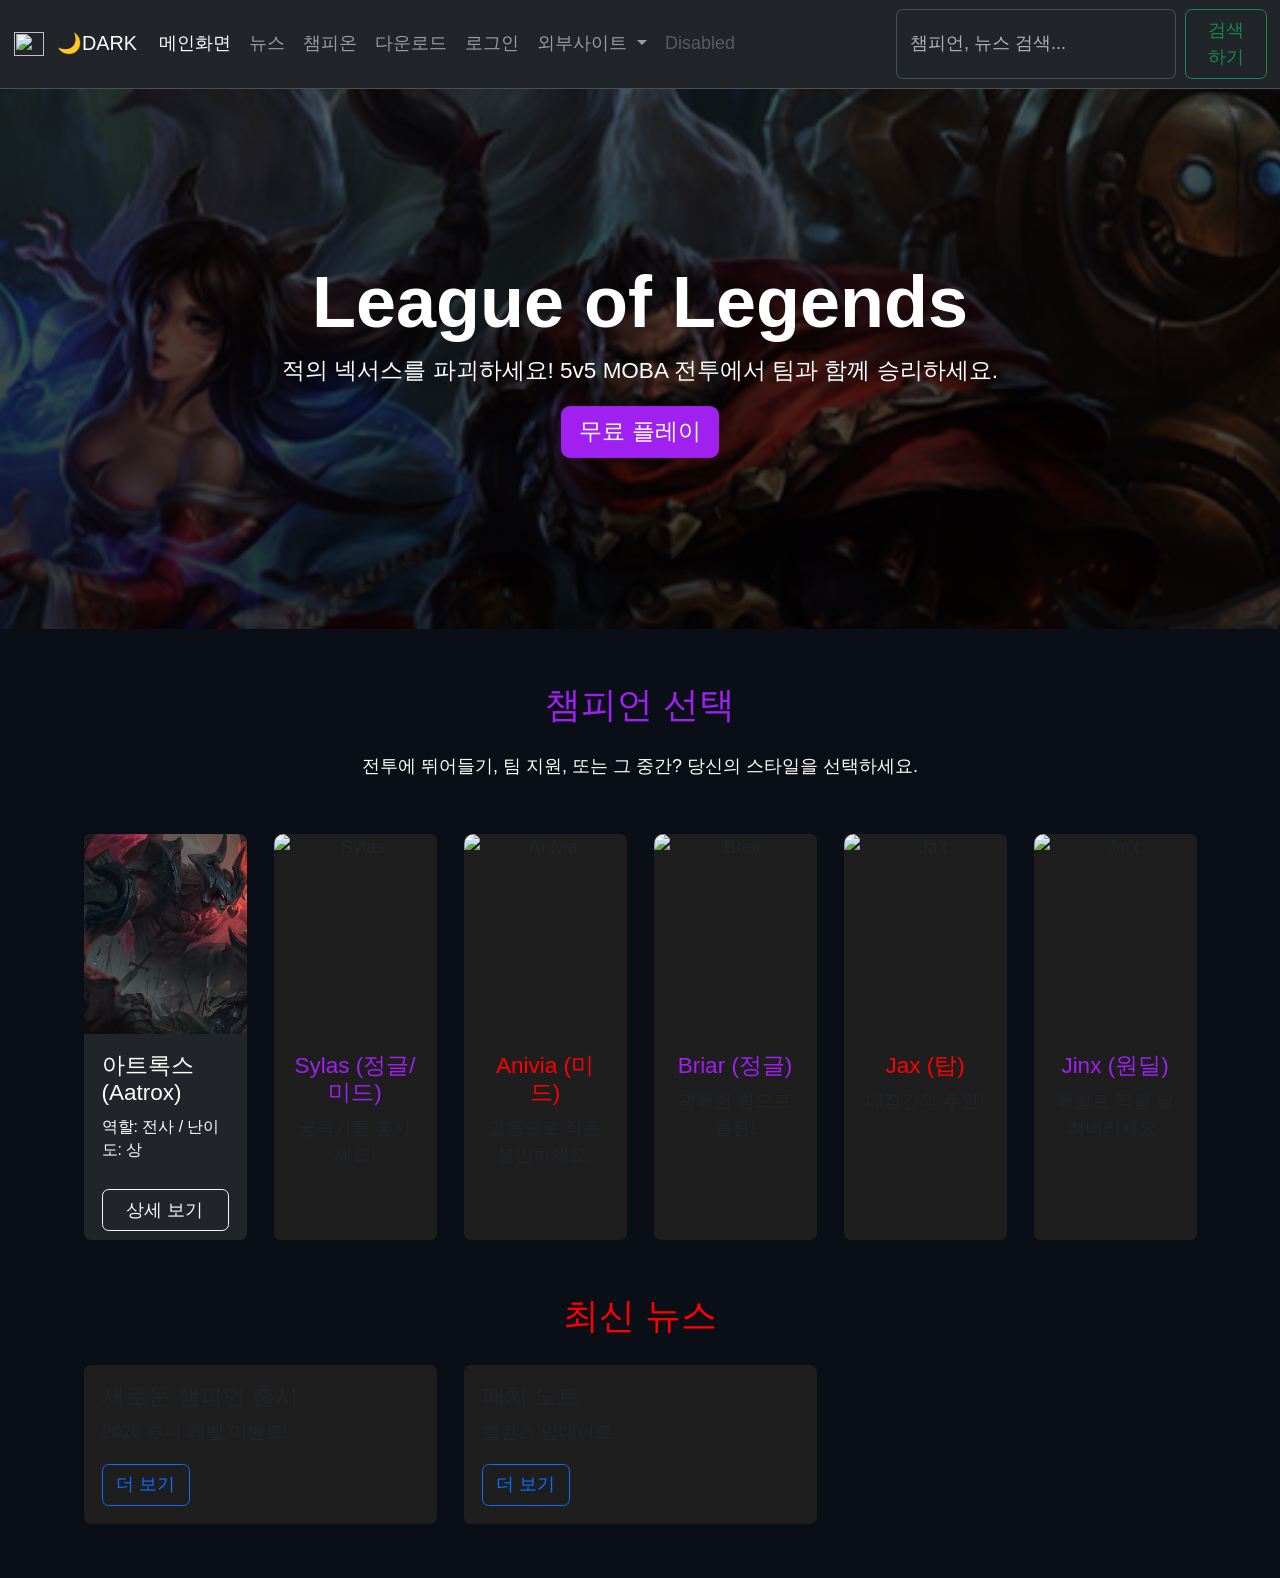
==== code-with-quarkus/src/main/resources/META-INF/resources/main_index.html @ 14c10946 "12주차 수업 내용 업로드" ====
<!DOCTYPE html>
<html lang="ko">

<head>
    <meta charset="UTF-8">
    <meta name="viewport" content="width=device-width, initial-scale=1.0">
    <title>League of Legends - 메인 페이지</title>
    <!-- Bootstrap 5 CDN -->
    <link href="https://cdn.jsdelivr.net/npm/bootstrap@5.3.0/dist/css/bootstrap.min.css" rel="stylesheet">
    <!--<script src="https://cdn.jsdelivr.net/npm/bootstrap@5.3.0/dist/js/bootstrap.bundle.min.js"></script> -->
    <script src="js/bootstrap.bundle.min.js"></script>

    <script src="js/test2.js"></script>

    <!-- <link rel="stylesheet" href="css/download.css"> -->


    <!-- 커스텀 스타일 (LOL 테마 + 챔피언 호버 효과) -->
    <link rel="stylesheet" href="css/main.css">



</head>

<body>

    <!-- 헤더 (Navbar) -->
    <nav class="navbar navbar-expand-lg bg-dark border-bottom border-body" data-bs-theme="dark">
        <div class="container-fluid">
            <img src="/images/LOL.webp" alt="" width="30" height="24">
            <!-- [변경] "Navbar" 텍스트 → 다크/라이트 토글 버튼 -->
            <button class="btn border-0" id="themeToggleBtn" onclick="toggleTheme()">
                🌙DARK
            </button>
            <button class="navbar-toggler" type="button" data-bs-toggle="collapse"
                data-bs-target="#navbarSupportedContent" aria-controls="navbarSupportedContent" aria-expanded="false"
                aria-label="Toggle navigation">
                <span class="navbar-toggler-icon"></span>
            </button>
            <div class="collapse navbar-collapse" id="navbarSupportedContent">
                <ul class="navbar-nav me-auto mb-2 mb-lg-0">
                    <li class="nav-item">
                        <a class="nav-link active" aria-current="page" href="index.html">메인화면</a>
                    </li>
                    <li class="nav-item">
                        <a class="nav-link" href="#">뉴스</a>
                    </li>
                    <li class="nav-item">
                        <a class="nav-link" href="https://www.leagueoflegends.com/ko-kr/champions/">챔피온</a>
                    </li>
                    <li class="nav-item">
                        <a class="nav-link" href="main_page_sub/download.html">다운로드</a>
                    </li>
                    <li class="nav-item">
                        <a class="nav-link" href="/login">로그인</a>
                    </li>
                    <li class="nav-item dropdown">
                        <a class="nav-link dropdown-toggle" href="#" role="button" data-bs-toggle="dropdown"
                            aria-expanded="false">
                            외부사이트
                        </a>
                        <ul class="dropdown-menu">
                            <li><a class="dropdown-item" href="#">LOL공식웹사이트</a></li>
                            <li><a class="dropdown-item" href="#">LOL커뮤니티</a></li>
                            <li>
                                <hr class="dropdown-divider">
                            </li>
                            <li><a class="dropdown-item" href="#">외부웹</a></li>
                        </ul>
                    </li>
                    <li class="nav-item">
                        <a class="nav-link disabled" aria-disabled="true">Disabled</a>
                    </li>
                </ul>
                <!-- 검색 폼 -->
                <form class="d-flex" id="searchForm">
                    <input class="form-control me-2" type="search" placeholder="챔피언, 뉴스 검색..." aria-label="Search"
                        id="searchInput">
                    <button class="btn btn-outline-success" type="submit">검색하기</button>
                </form>
            </div>
        </div>
    </nav>
    <!-- <nav class="navbar navbar-expand-lg navbar-dark">
        <div class="container-fluid">
            <a class="navbar-brand" href="index.html">League of Legends</a>
            <button class="navbar-toggler" type="button" data-bs-toggle="collapse" data-bs-target="#navbarNav"
                aria-controls="navbarNav" aria-expanded="false" aria-label="Toggle navigation">
                <span class="navbar-toggler-icon"></span>
            </button>
            <div class="collapse navbar-collapse" id="navbarNav">
                <ul class="navbar-nav ms-auto">
                    <li class="nav-item"><a class="nav-link" href="#">뉴스</a></li>
                    <li class="nav-item"><a class="nav-link" href="#">챔피언</a></li>
                    <li class="nav-item"><a class="nav-link" href="#">다운로드</a></li>
                    <li class="nav-item"><a class="nav-link" href="#">로그인</a></li>
                    <li class="nav-item"><a class="nav-link" href="https://www.naver.com/">외부웹사이트</a></li>
                </ul>
            </div>
        </div>
    </nav> -->

    <!-- 히어로 배너 (Hero Banner) -->
    <section class="hero d-flex align-items-center justify-content-center text-center py-5">
        <div class="container">
            <h1 class="display-3 fw-bold">League of Legends</h1>
            <p class="lead">적의 넥서스를 파괴하세요! 5v5 MOBA 전투에서 팀과 함께 승리하세요.</p>
            <a href="#" class="btn btn-primary btn-lg">무료 플레이</a>
        </div>
    </section>



    <!-- 챔피언 선택 섹션 (작은 썸네일 PNG로 업데이트!) -->
    <section class="container my-5">
        <h2 class="text-center mb-4 accent-purple">챔피언 선택</h2>
        <p class="text-center mb-5">전투에 뛰어들기, 팀 지원, 또는 그 중간? 당신의 스타일을 선택하세요.</p>
        <div class="row g-4">
            <!-- Aatrox -->
            <div class="col">
                <div class="card bg-dark text-white border-secondary h-100">
                    <img src="image/dragon.jpg" class="card-img-top" alt="아트록스">
                    <div class="card-body">
                        <h5 class="card-title">아트록스 (Aatrox)</h5>
                        <p class="card-text small">역할: 전사 / 난이도: 상</p>
                    </div>
                    <div class="card-footer bg-transparent border-0">
                        <button class="btn btn-outline-light w-100" data-bs-toggle="modal" data-bs-target="#modalAatrox"
                            data-champ="Aatrox">
                            상세 보기
                        </button>
                    </div>
                </div>

            </div>





            <!-- <div class="col-md-6 col-lg-4 col-xl-2">
                <div class="card text-center h-100">
                    <img src="image/dragon.jpg" class="card-img-top" alt="Aatrox" loading="lazy"> 
                    <div class="card-body">
                        <h5 class="card-title accent-red">Aatrox (탑)</h5>
                        <p class="card-text">어둠의 검으로 적을 베세요.</p>
                    </div>
                </div>
            </div> -->

            <!-- Sylas -->
            <div class="col-md-6 col-lg-4 col-xl-2">
                <div class="card text-center h-100">
                    <img src="https://ddragon.leagueoflegends.com/cdn/15.24.1/img/champion/Sylas.png"
                        class="card-img-top" alt="Sylas" loading="lazy">
                    <div class="card-body">
                        <h5 class="card-title accent-purple">Sylas (정글/미드)</h5>
                        <p class="card-text">궁극기를 훔치세요!</p>
                    </div>
                </div>
            </div>
            <!-- Anivia -->
            <div class="col-md-6 col-lg-4 col-xl-2">
                <div class="card text-center h-100">
                    <img src="https://ddragon.leagueoflegends.com/cdn/15.24.1/img/champion/Anivia.png"
                        class="card-img-top" alt="Anivia" loading="lazy">
                    <div class="card-body">
                        <h5 class="card-title accent-red">Anivia (미드)</h5>
                        <p class="card-text">얼음으로 적을 봉인하세요.</p>
                    </div>
                </div>
            </div>
            <!-- Briar -->
            <div class="col-md-6 col-lg-4 col-xl-2">
                <div class="card text-center h-100">
                    <img src="https://ddragon.leagueoflegends.com/cdn/15.24.1/img/champion/Briar.png"
                        class="card-img-top" alt="Briar" loading="lazy">
                    <div class="card-body">
                        <h5 class="card-title accent-purple">Briar (정글)</h5>
                        <p class="card-text">광폭한 힘으로 돌진!</p>
                    </div>
                </div>
            </div>
            <!-- Jax -->
            <div class="col-md-6 col-lg-4 col-xl-2">
                <div class="card text-center h-100">
                    <img src="https://ddragon.leagueoflegends.com/cdn/15.24.1/img/champion/Jax.png" class="card-img-top"
                        alt="Jax" loading="lazy">
                    <div class="card-body">
                        <h5 class="card-title accent-red">Jax (탑)</h5>
                        <p class="card-text">대장간의 주인!</p>
                    </div>
                </div>
            </div>
            <!-- Jinx -->
            <div class="col-md-6 col-lg-4 col-xl-2">
                <div class="card text-center h-100">
                    <img src="https://ddragon.leagueoflegends.com/cdn/15.24.1/img/champion/Jinx.png"
                        class="card-img-top" alt="Jinx" loading="lazy">
                    <div class="card-body">
                        <h5 class="card-title accent-purple">Jinx (원딜)</h5>
                        <p class="card-text">폭발로 적을 날려버리세요.</p>
                    </div>
                </div>
            </div>
        </div>
    </section>

    <!-- 뉴스 섹션 (기존 유지) -->
    <section class="container my-5">
        <h2 class="text-center mb-4 accent-red">최신 뉴스</h2>
        <div class="row g-4">
            <div class="col-md-6 col-lg-4">
                <div class="card">
                    <div class="card-body">
                        <h5 class="card-title">새로운 챔피언 출시</h5>
                        <p class="card-text">2026 루나 레벨 이벤트!</p>
                        <a href="#" class="btn btn-outline-primary">더 보기</a>
                    </div>
                </div>
            </div>
            <div class="col-md-6 col-lg-4">
                <div class="card">
                    <div class="card-body">
                        <h5 class="card-title">패치 노트</h5>
                        <p class="card-text">밸런스 업데이트.</p>
                        <a href="#" class="btn btn-outline-primary">더 보기</a>
                    </div>
                </div>
            </div>
        </div>
    </section>


    <!-- ===== 검색 결과 섹션 (기본 숨김) ===== -->
    <section id="searchResults" class="d-none">
        <!-- 키워드 헤더 -->
        <div class="search-keyword-header">
            <h1 id="searchKeywordDisplay"></h1>
        </div>
        <!-- 본문: 사이드바 + 콘텐츠 -->
        <div class="search-body">
            <div class="container-fluid px-0">
                <div class="row g-0">
                    <!-- 왼쪽 카테고리 사이드바 -->
                    <div class="col-md-3 col-lg-2 search-sidebar bg-white py-4">
                        <div class="px-3 mb-3"
                            style="font-size:0.8rem; color:#999; text-transform:uppercase; letter-spacing:0.1em;">카테고리
                        </div>
                        <div class="search-category-item active" onclick="switchCategory('champion', this)">
                            챔피언 <span class="count" id="champCount">(0)</span>
                        </div>
                        <div class="search-category-item" onclick="switchCategory('news', this)">
                            뉴스 <span class="count" id="newsCount">(0)</span>
                        </div>
                    </div>
                    <!-- 오른쪽 콘텐츠 -->
                    <div class="col-md-9 col-lg-10 search-content-area">
                        <!-- 챔피언 결과 -->
                        <div id="resultChampion">
                            <h5 class="mb-4" style="color:#333;">챔피언</h5>
                            <div id="championResultList"></div>
                        </div>
                        <!-- 뉴스 결과 -->
                        <div id="resultNews" style="display:none;">
                            <h5 class="mb-4" style="color:#333;">뉴스</h5>
                            <div id="newsResultList"></div>
                        </div>
                    </div>
                </div>
            </div>
        </div>
    </section>



    <!-- 모달 (iframe으로 Aatrox.html 불러오기) -->
    <div class="modal fade" id="modalAatrox" tabindex="-1" aria-labelledby="modalAatroxLabel" aria-hidden="true">
        <div class="modal-dialog modal-xl modal-dialog-centered modal-dialog-scrollable">
            <div class="modal-content bg-dark text-white border-secondary">
                <!-- 헤더 -->
                <div class="modal-header border-secondary">
                    <h5 class="modal-title" id="modalAatroxLabel">아트록스 (Aatrox) 상세 정보</h5>
                    <button type="button" class="btn-close btn-close-white" data-bs-dismiss="modal"
                        aria-label="Close"></button>
                </div>

                <!-- 바디: iframe으로 내용 채움 -->
                <div class="modal-body p-0" style="height: 65vh; background: #0a0e17;">
                    <iframe src="modals/Aatrox.html" frameborder="0" style="width: 100%; height: 100%; border: none;"
                        allowfullscreen>
                    </iframe>
                </div>
                <!-- 푸터 -->
                <div class="modal-footer border-secondary">
                    <button type="button" class="btn btn-outline-light" data-bs-dismiss="modal">닫기</button>
                </div>
            </div>
        </div>
    </div>

    <script src="js/search.js"></script>
</body>

</html>
---- code-with-quarkus/src/main/resources/META-INF/resources/css/download.css ----
body {
    background-color: #0a0e17;
    color: #e0e0e0;
    font-family: 'Segoe UI', Arial, sans-serif;
}

.hero {
    background: linear-gradient(rgba(0, 0, 0, 0.6), rgba(0, 0, 0, 0.8)),
        url('../image/banner.jpg') center/cover no-repeat;
    min-height: 60vh;
    display: flex;
    align-items: center;
    justify-content: center;
    text-align: center;
    padding: 2rem;
}

.hero h1 {
    font-size: 4rem;
    font-weight: bold;
    color: #c8aa6e;
    /* LOL 골드 톤 */
    text-shadow: 0 0 10px #a020f0;
}

.btn-download {
    background-color: #a020f0;
    border: none;
    font-size: 1.3rem;
    padding: 1rem 2rem;
    margin: 1rem;
}

.btn-download:hover {
    background-color: #800080;
}

.nav-tabs .nav-link {
    color: #e0e0e0;
}

.nav-tabs .nav-link.active {
    background-color: #1e1e1e;
    color: #c8aa6e;
    border-color: #a020f0;
}

.table {
    --bs-table-bg: #1e1e1e;
    --bs-table-color: #e0e0e0;
    --bs-table-border-color: #444;
}

.table th {
    background-color: #000;
    color: #c8aa6e;
}

.card {
    background-color: #1e1e1e;
    border: 1px solid #444;
}

.accent-purple {
    color: #a020f0;
}
---- code-with-quarkus/src/main/resources/META-INF/resources/css/main.css ----
/* ── 기본 레이아웃 ──────────────────────────────────────────── */
html {
    font-size: 18px;
    /* 기본 16 → 18 or 20 추천 */
}

body {
    background-color: #0a0e17;
    color: #fff;
    font-family: 'Arial', sans-serif;
}

.navbar {
    background-color: #000;
}

.hero {
    background: linear-gradient(rgba(0, 0, 0, 0.6), rgba(0, 0, 0, 0.8)),
        url('../image/banner.jpg') center/cover no-repeat;
    min-height: 60vh;
}




/* ── 강조 색상 ──────────────────────────────────────────────── */
.accent-purple {
    color: #a020f0;
}

.accent-red {
    color: #ff0000;
}

/* ── 카드 ────────────────────────────────────────────────────── */
.card {
    background-color: #1e1e1e;
    border: none;
    transition: transform 0.3s, box-shadow 0.3s;
}

.card:hover {
    transform: scale(1.05);
    box-shadow: 0 10px 20px rgba(160, 32, 240, 0.5);
}

.card-img-top {
    height: 200px;
    object-fit: cover;
    border-radius: 10px 10px 0 0;
}

/* ── 버튼 ────────────────────────────────────────────────────── */
.btn-primary {
    background-color: #a020f0;
    border: none;
}

.btn-primary:hover {
    background-color: #800080;
}



/* ── 검색 결과 페이지 ────────────────────────────────────────── */
#searchResults {
    display: none;
}

.search-keyword-header {
    background: #0a0a0a;
    background-image: radial-gradient(ellipse at center, #1a1a1a 0%, #000 70%);
    min-height: 180px;
    display: flex;
    align-items: center;
    justify-content: center;
    border-bottom: 2px solid #c8a96e;
}

.search-keyword-header h1 {
    font-size: 2.8rem;
    font-weight: 700;
    color: #fff;
    letter-spacing: 0.05em;
}

.search-body {
    background-color: #f0ede8;
    min-height: 500px;
}

.search-sidebar {
    border-right: 1px solid #ddd;
}

.search-category-item {
    padding: 14px 20px;
    cursor: pointer;
    color: #333;
    font-size: 0.95rem;
    border-left: 3px solid transparent;
    transition: all 0.2s;
}

.search-category-item:hover {
    background: #e0dcd5;
}

.search-category-item.active {
    border-left: 3px solid #c8253a;
    font-weight: 700;
    color: #c8253a;
    background: #e8e4df;
}

.search-category-item .count {
    color: #999;
    font-size: 0.85rem;
    margin-left: 6px;
}

.search-content-area {
    padding: 30px;
}

.search-result-card {
    background: #fff;
    border: none;
    border-radius: 6px;
    margin-bottom: 16px;
    transition: box-shadow 0.2s;
}

.search-result-card:hover {
    box-shadow: 0 4px 15px rgba(0, 0, 0, 0.15);
}

.search-result-card img {
    width: 110px;
    height: 80px;
    object-fit: cover;
    border-radius: 6px 0 0 6px;
}

.no-result {
    text-align: center;
    padding: 80px 20px;
    color: #666;
}

.no-result h4 {
    color: #333;
}

/* ── [추가] 테마 토글 버튼 (폰트 크기, 색상 등 ) ──────────────── */
#themeToggleBtn {
    font-size: 1.1rem;
    color: #fff;
}

body.light-mode #themeToggleBtn {
    color: #212529;
}

/* ── [추가] 라이트 모드 (다양한 색상 정보 ─────────────────────── */
body.light-mode {
    background-color: #f8f9fa;
    color: #212529;
}

body.light-mode .navbar {
    background-color: #e9ecef !important;
}

body.light-mode .navbar .navbar-brand,
body.light-mode .navbar .nav-link {
    color: #212529 !important;
}

body.light-mode .hero {
    background: linear-gradient(to bottom, #dce3ea, #f8f9fa);
}

body.light-mode .card {
    background-color: #ffffff;
    color: #212529;
    border: 1px solid #dee2e6;
}

body.light-mode .card-title {
    color: #212529;
}

body.light-mode .card-text {
    color: #555;
}
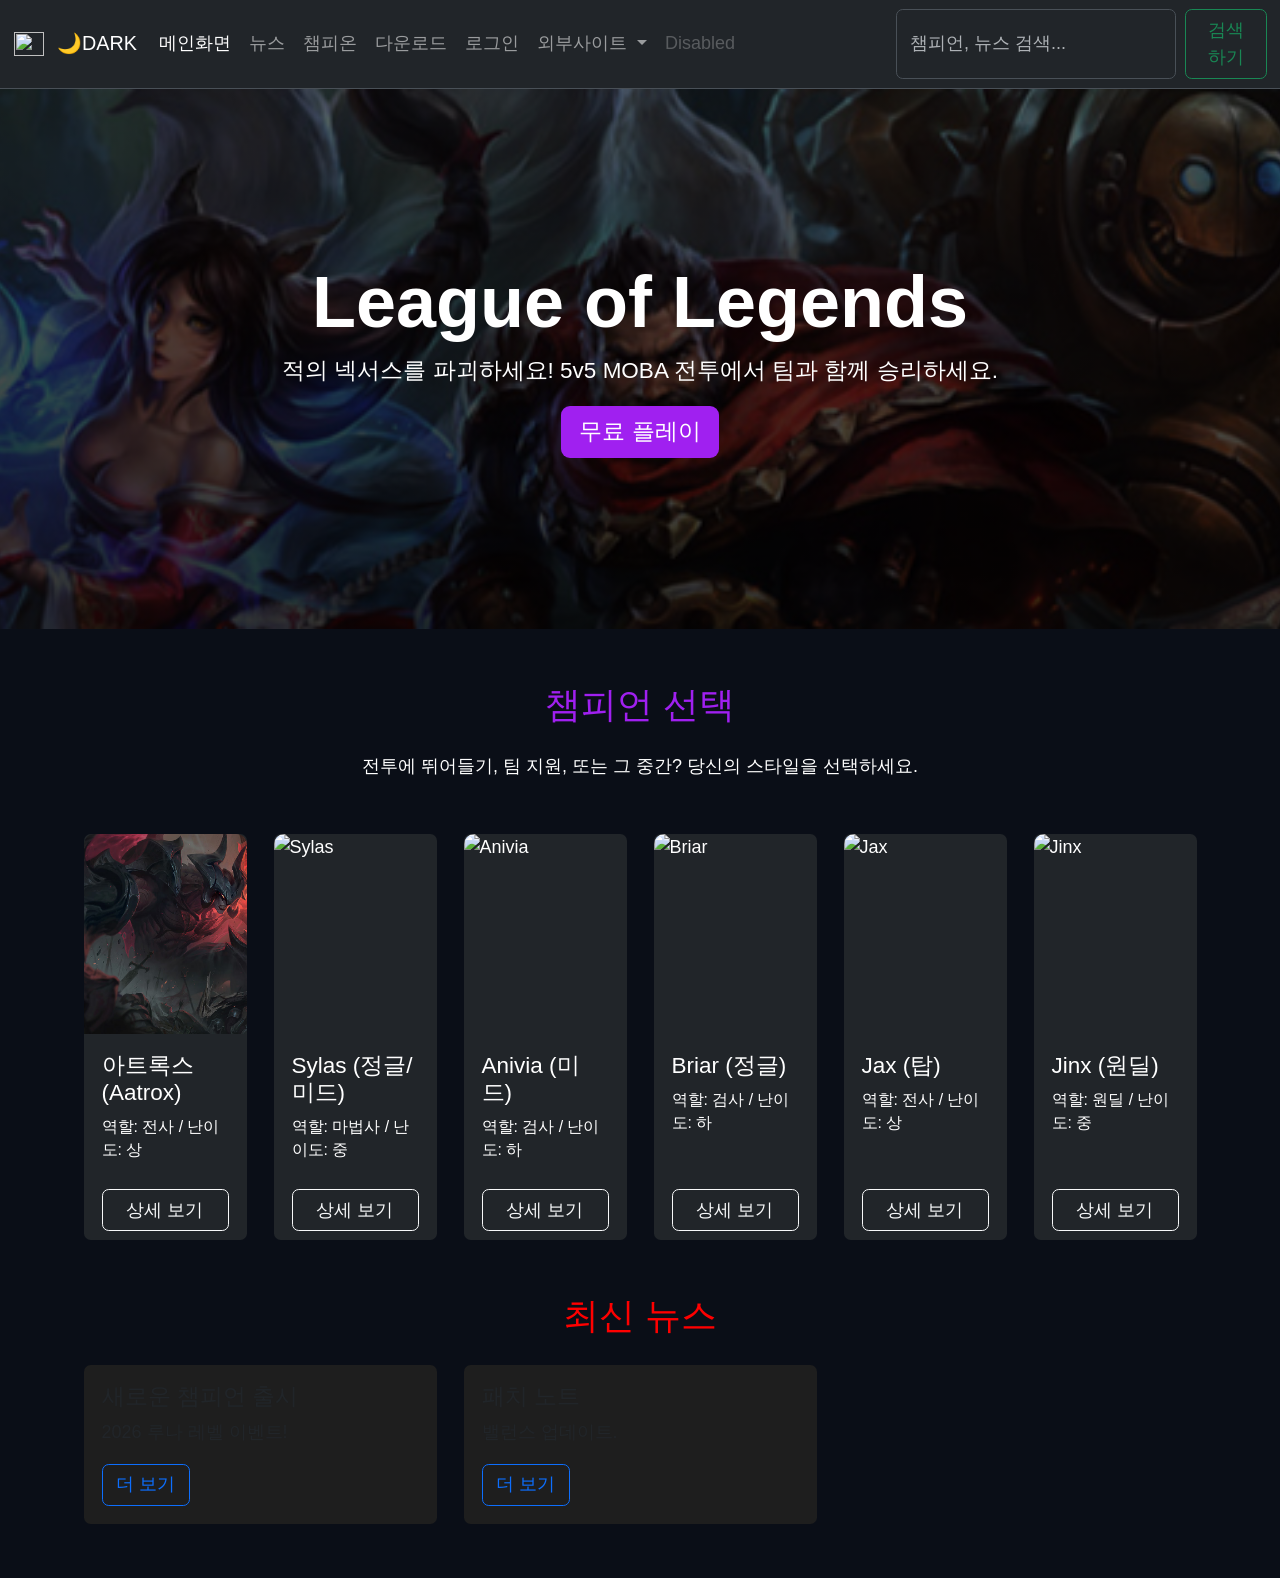
==== commit af2569ab: "13주차 수업 내용 업로드" ====
--- a/code-with-quarkus/src/main/resources/META-INF/resources/main_index.html
+++ b/code-with-quarkus/src/main/resources/META-INF/resources/main_index.html
@@ -21,6 +21,8 @@
 
 
 </head>
+
+
 
 <body>
 
@@ -40,16 +42,16 @@
             <div class="collapse navbar-collapse" id="navbarSupportedContent">
                 <ul class="navbar-nav me-auto mb-2 mb-lg-0">
                     <li class="nav-item">
-                        <a class="nav-link active" aria-current="page" href="index.html">메인화면</a>
-                    </li>
-                    <li class="nav-item">
-                        <a class="nav-link" href="#">뉴스</a>
+                        <a class="nav-link active" aria-current="page" href="main_index.html">메인화면</a>
+                    </li>
+                    <li class="nav-item">
+                        <a class="nav-link" href="/main_page_sub/news.html">뉴스</a>
                     </li>
                     <li class="nav-item">
                         <a class="nav-link" href="https://www.leagueoflegends.com/ko-kr/champions/">챔피온</a>
                     </li>
                     <li class="nav-item">
-                        <a class="nav-link" href="main_page_sub/download.html">다운로드</a>
+                        <a class="nav-link" href="../resources/main_page_sub/download.html">다운로드</a>
                     </li>
                     <li class="nav-item">
                         <a class="nav-link" href="/login">로그인</a>
@@ -149,60 +151,96 @@
             </div> -->
 
             <!-- Sylas -->
-            <div class="col-md-6 col-lg-4 col-xl-2">
-                <div class="card text-center h-100">
+            <div class="col">
+                <div class="card bg-dark text-white border-secondary h-100">
                     <img src="https://ddragon.leagueoflegends.com/cdn/15.24.1/img/champion/Sylas.png"
-                        class="card-img-top" alt="Sylas" loading="lazy">
-                    <div class="card-body">
-                        <h5 class="card-title accent-purple">Sylas (정글/미드)</h5>
-                        <p class="card-text">궁극기를 훔치세요!</p>
-                    </div>
-                </div>
-            </div>
+                        class="card-img-top" alt="Sylas">
+                    <div class="card-body">
+                        <h5 class="card-title">Sylas (정글/미드)</h5>
+                        <p class="card-text small">역할: 마법사 / 난이도: 중</p>
+                    </div>
+                    <div class="card-footer bg-transparent border-0">
+                        <button class="btn btn-outline-light w-100" data-bs-toggle="modal" data-bs-target="#modalSylas"
+                            data-champ="Sylas">
+                            상세 보기
+                        </button>
+                    </div>
+                </div>
+            </div>
+
             <!-- Anivia -->
-            <div class="col-md-6 col-lg-4 col-xl-2">
-                <div class="card text-center h-100">
+            <div class="col">
+                <div class="card bg-dark text-white border-secondary h-100">
                     <img src="https://ddragon.leagueoflegends.com/cdn/15.24.1/img/champion/Anivia.png"
-                        class="card-img-top" alt="Anivia" loading="lazy">
-                    <div class="card-body">
-                        <h5 class="card-title accent-red">Anivia (미드)</h5>
-                        <p class="card-text">얼음으로 적을 봉인하세요.</p>
-                    </div>
-                </div>
-            </div>
+                        class="card-img-top" alt="Anivia">
+                    <div class="card-body">
+                        <h5 class="card-title">Anivia (미드)</h5>
+                        <p class="card-text small">역할: 검사 / 난이도: 하</p>
+                    </div>
+                    <div class="card-footer bg-transparent border-0">
+                        <button class="btn btn-outline-light w-100" data-bs-toggle="modal" data-bs-target="#modalAnivia"
+                            data-champ="Anivia">
+                            상세 보기
+                        </button>
+                    </div>
+                </div>
+            </div>
+
             <!-- Briar -->
-            <div class="col-md-6 col-lg-4 col-xl-2">
-                <div class="card text-center h-100">
+            <div class="col">
+                <div class="card bg-dark text-white border-secondary h-100">
                     <img src="https://ddragon.leagueoflegends.com/cdn/15.24.1/img/champion/Briar.png"
-                        class="card-img-top" alt="Briar" loading="lazy">
-                    <div class="card-body">
-                        <h5 class="card-title accent-purple">Briar (정글)</h5>
-                        <p class="card-text">광폭한 힘으로 돌진!</p>
-                    </div>
-                </div>
-            </div>
+                        class="card-img-top" alt="Briar">
+                    <div class="card-body">
+                        <h5 class="card-title">Briar (정글)</h5>
+                        <p class="card-text small">역할: 검사 / 난이도: 하</p>
+                    </div>
+                    <div class="card-footer bg-transparent border-0">
+                        <button class="btn btn-outline-light w-100" data-bs-toggle="modal" data-bs-target="#modalBriar"
+                            data-champ="Briar">
+                            상세 보기
+                        </button>
+                    </div>
+                </div>
+            </div>
+
+
             <!-- Jax -->
-            <div class="col-md-6 col-lg-4 col-xl-2">
-                <div class="card text-center h-100">
+            <div class="col">
+                <div class="card bg-dark text-white border-secondary h-100">
                     <img src="https://ddragon.leagueoflegends.com/cdn/15.24.1/img/champion/Jax.png" class="card-img-top"
-                        alt="Jax" loading="lazy">
-                    <div class="card-body">
-                        <h5 class="card-title accent-red">Jax (탑)</h5>
-                        <p class="card-text">대장간의 주인!</p>
-                    </div>
-                </div>
-            </div>
+                        alt="Jax">
+                    <div class="card-body">
+                        <h5 class="card-title">Jax (탑)</h5>
+                        <p class="card-text small">역할: 전사 / 난이도: 상</p>
+                    </div>
+                    <div class="card-footer bg-transparent border-0">
+                        <button class="btn btn-outline-light w-100" data-bs-toggle="modal" data-bs-target="#modalJax"
+                            data-champ="Jax">
+                            상세 보기
+                        </button>
+                    </div>
+                </div>
+            </div>
+
             <!-- Jinx -->
-            <div class="col-md-6 col-lg-4 col-xl-2">
-                <div class="card text-center h-100">
+            <div class="col">
+                <div class="card bg-dark text-white border-secondary h-100">
                     <img src="https://ddragon.leagueoflegends.com/cdn/15.24.1/img/champion/Jinx.png"
-                        class="card-img-top" alt="Jinx" loading="lazy">
-                    <div class="card-body">
-                        <h5 class="card-title accent-purple">Jinx (원딜)</h5>
-                        <p class="card-text">폭발로 적을 날려버리세요.</p>
-                    </div>
-                </div>
-            </div>
+                        class="card-img-top" alt="Jinx">
+                    <div class="card-body">
+                        <h5 class="card-title">Jinx (원딜)</h5>
+                        <p class="card-text small">역할: 원딜 / 난이도: 중</p>
+                    </div>
+                    <div class="card-footer bg-transparent border-0">
+                        <button class="btn btn-outline-light w-100" data-bs-toggle="modal" data-bs-target="#modalJinx"
+                            data-champ="Jinx">
+                            상세 보기
+                        </button>
+                    </div>
+                </div>
+            </div>
+
         </div>
     </section>
 
@@ -299,7 +337,48 @@
         </div>
     </div>
 
+    <!-- 모달 (iframe으로 Sylas.html 불러오기) -->
+    <div class="modal fade" id="modalSylas" tabindex="-1" aria-labelledby="modalSylasLabel" aria-hidden="true">
+        <div class="modal-dialog modal-xl modal-dialog-centered modal-dialog-scrollable">
+            <div class="modal-content bg-dark text-white border-secondary">
+                <!-- 헤더 -->
+                <div class="modal-header border-secondary">
+                    <h5 class="modal-title" id="modalSylasLabel">Sylas 상세 정보</h5>
+                    <button type="button" class="btn-close btn-close-white" data-bs-dismiss="modal"
+                        aria-label="Close"></button>
+                </div>
+
+                <!-- 바디: iframe으로 내용 채움 -->
+                <div class="modal-body p-0" style="height: 65vh; background: #0a0e17;">
+                    <iframe src="modals/Sylas.html" frameborder="0" style="width: 100%; height: 100%; border: none;"
+                        allowfullscreen>
+                    </iframe>
+                </div>
+                <!-- 푸터 -->
+                <div class="modal-footer border-secondary">
+                    <button type="button" class="btn btn-outline-light" data-bs-dismiss="modal">닫기</button>
+                </div>
+            </div>
+        </div>
+    </div>
+
     <script src="js/search.js"></script>
+
+
+    <!-- 토스트 컨테이너 </body> 바로 위에 추가 -->
+    <div class="toast-container position-fixed
+bottom-0 end-0 p-3" style="z-index:9999">
+        <div id="liveToast" class="toast align-items-center
+text-white bg-success border-0" role="alert">
+            <div class="d-flex">
+                <div class="toast-body" id="toastBody">
+                    메시지
+                </div>
+                <button type="button" class="btn-close btn-close-white me-2 m-auto" data-bs-dismiss="toast"></button>
+            </div>
+        </div>
+    </div>
+
 </body>
 
 </html>
